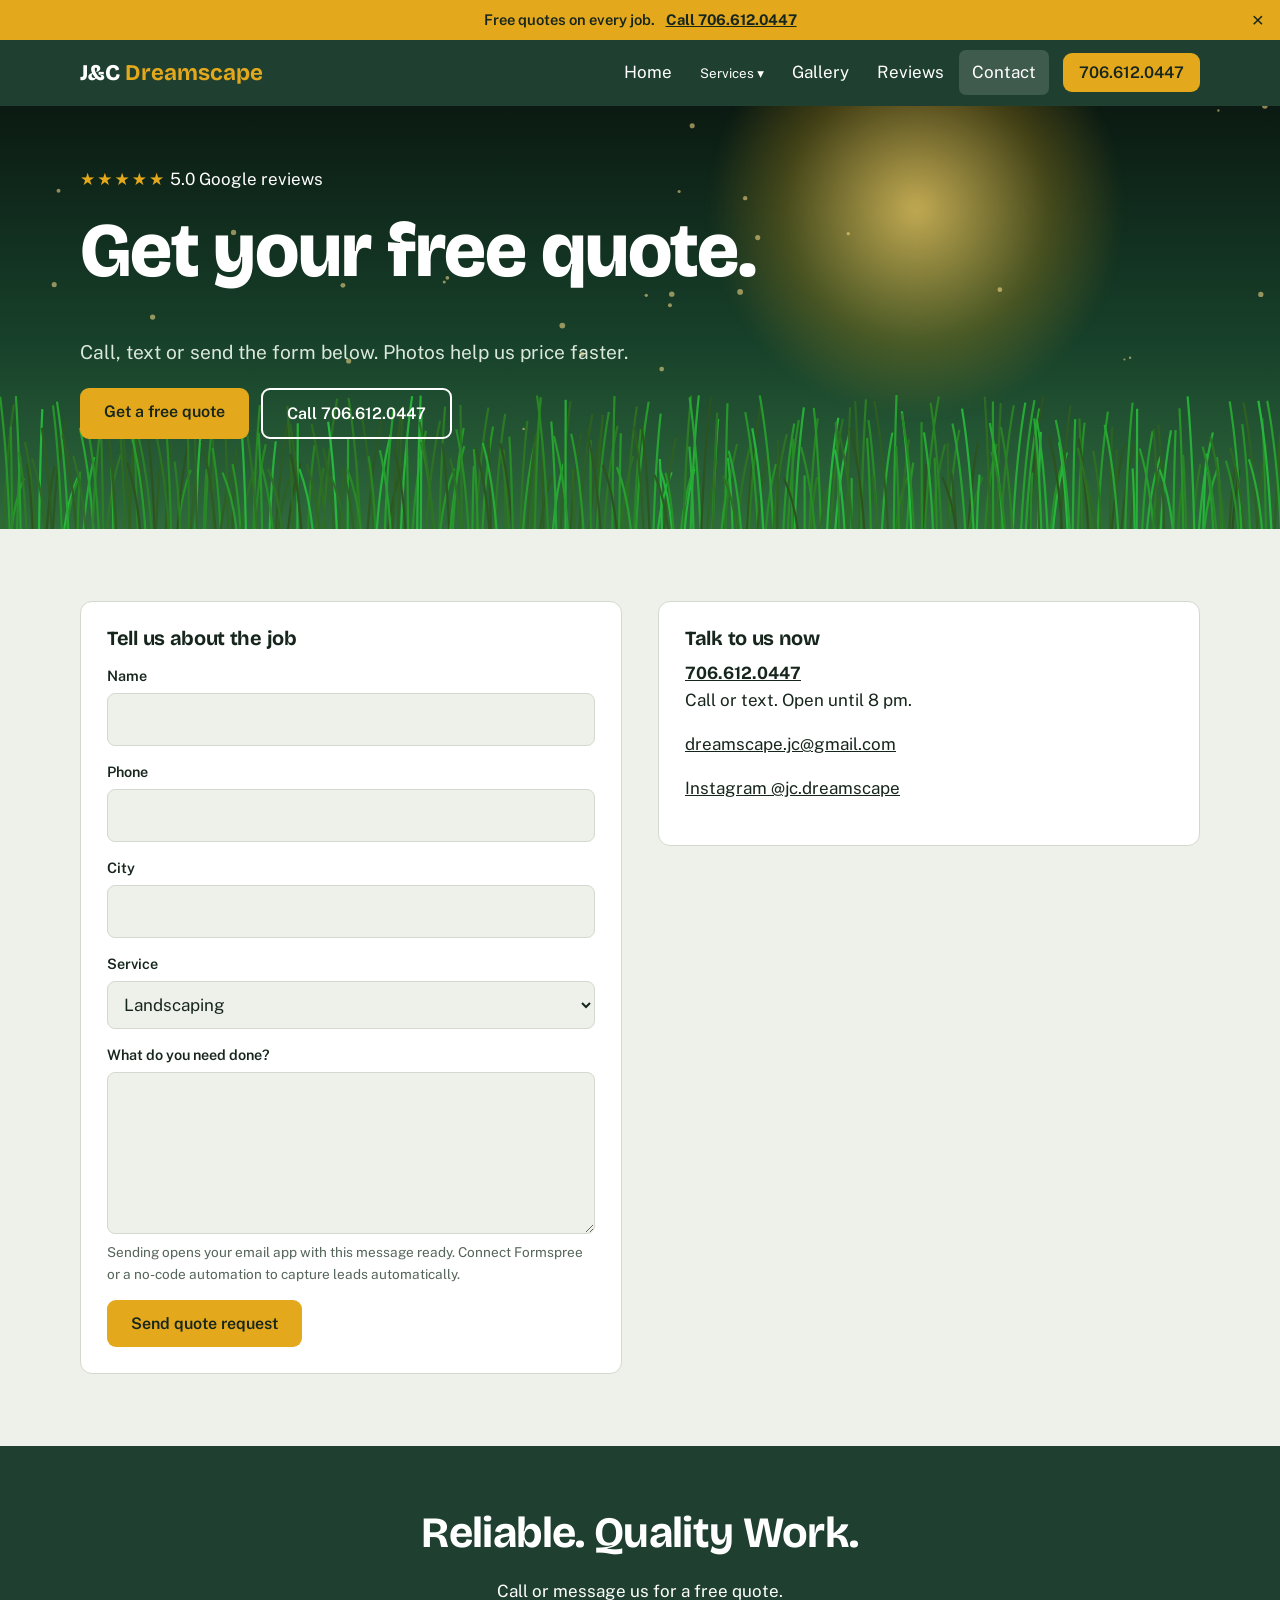
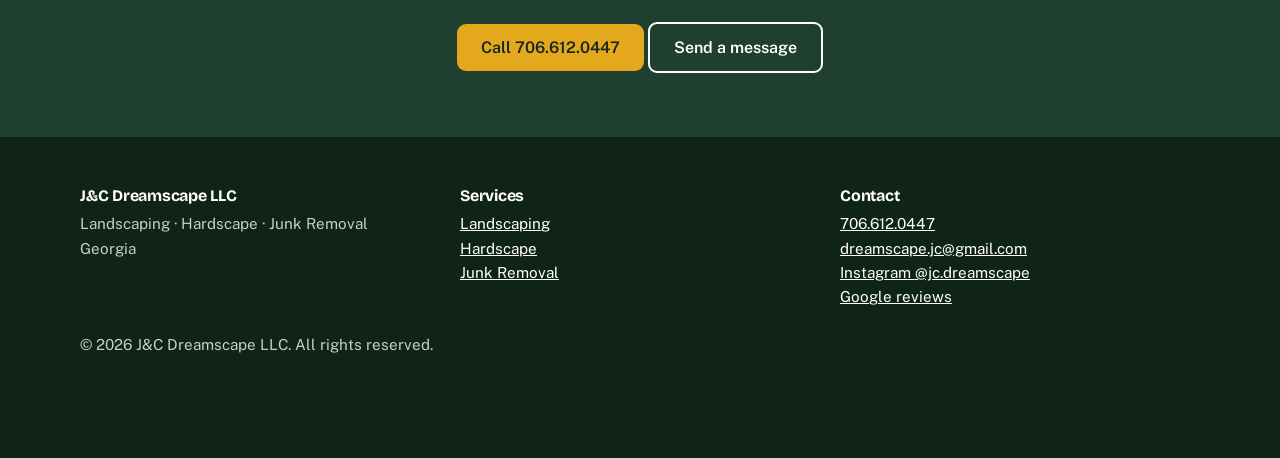
==== contact.html @ 65efc514 "Initial commit" ====
<!DOCTYPE html>
<html lang="en"><head><meta charset="utf-8"><meta name="viewport" content="width=device-width, initial-scale=1, viewport-fit=cover">
<title>Contact & Free Quote | J&C Dreamscape</title><meta name="description" content="Call or message J&C Dreamscape for a free quote."><meta name="theme-color" content="#1f4030">
<link rel="preconnect" href="https://fonts.googleapis.com"><link rel="preconnect" href="https://fonts.gstatic.com" crossorigin>
<link href="https://fonts.googleapis.com/css2?family=Bricolage+Grotesque:wght@500;700;800&family=Public+Sans:wght@400;500;600&display=swap" rel="stylesheet">
<link rel="stylesheet" href="css/style.css">
<script type="application/ld+json">{"@context":"https://schema.org","@type":"LandscapingBusiness","name":"J&C Dreamscape LLC","telephone":"+1-706-612-0447","email":"dreamscape.jc@gmail.com","areaServed":"Georgia","aggregateRating":{"@type":"AggregateRating","ratingValue":"5.0","reviewCount":"19"}}</script>
</head><body data-svc="lawn">
<a class="skip" href="#main">Skip to content</a>
<div class="promo">Free quotes on every job. <a href="tel:+17066120447"><b>Call 706.612.0447</b></a><button aria-label="Close banner">×</button></div>
<header class="top"><div class="wrap"><a class="logo" href="index.html">J&amp;C <b>Dreamscape</b></a>
<button class="burger" aria-label="Menu" aria-expanded="false">Menu</button>
<nav id="nav" aria-label="Main">



<a href="index.html">Home</a>
<div class="dd"><button aria-expanded="false">Services ▾</button><div class="menu">
<a href="landscaping.html">Landscaping<small>Sod, lawn care, beds</small></a>
<a href="hardscape.html">Hardscape<small>Patios, pavers, walls</small></a>
<a href="junk-removal.html">Junk Removal<small>Haul-away and clean-outs</small></a></div></div>
<a href="gallery.html">Gallery</a><a href="reviews.html">Reviews</a><a href="contact.html" class=on>Contact</a></nav><a class="btn sm call" href="tel:+17066120447">706.612.0447</a></div></header><main id="main"><section class="hero short"><div class="sun"></div><canvas id="grass" aria-hidden="true"></canvas><div class="wrap"><div>
<p class="in" style="--d:.1s"><span class="stars">★★★★★</span> 5.0 Google reviews</p>
<h1 data-split>Get your free quote.</h1><p class="in lead" style="--d:1s;color:#dbe8dc;font-size:1.2rem">Call, text or send the form below. Photos help us price faster.</p>
<div class="in" style="--d:1.2s;display:flex;gap:12px;flex-wrap:wrap;margin-top:20px"><a class="btn" href="contact.html#form">Get a free quote</a><a class="btn ghost" href="tel:+17066120447">Call 706.612.0447</a></div></div></div></section><section class="sec"><div class="wrap two" style="align-items:start"><form class="card" id="form"><h3>Tell us about the job</h3>
<label for="f-n">Name</label><input id="f-n" required autocomplete="name"><label for="f-p">Phone</label><input id="f-p" type="tel" required autocomplete="tel">
<label for="f-c">City</label><input id="f-c" autocomplete="address-level2"><label for="f-s">Service</label><select id="f-s"><option>Landscaping</option><option>Hardscape</option><option>Junk Removal</option><option>Not sure yet</option></select>
<label for="f-m">What do you need done?</label><textarea id="f-m" rows="5" required></textarea><p class="note">Sending opens your email app with this message ready. Connect Formspree or a no-code automation to capture leads automatically.</p><button class="btn" type="submit">Send quote request</button></form>
<div class="card"><h3>Talk to us now</h3><p><a href="tel:+17066120447"><b>706.612.0447</b></a><br>Call or text. Open until 8 pm.</p><p><a href="mailto:dreamscape.jc@gmail.com">dreamscape.jc@gmail.com</a></p><p><a href="https://www.instagram.com/jc.dreamscape" rel="noopener">Instagram @jc.dreamscape</a></p></div></div></section></main>
<section class="band"><div class="wrap"><h2>Reliable. Quality Work.</h2><p>Call or message us for a free quote.</p><a class="btn" href="tel:+17066120447">Call 706.612.0447</a> <a class="btn ghost" href="contact.html#form">Send a message</a></div></section>
<footer><div class="wrap grid"><div><h3>J&amp;C Dreamscape LLC</h3><p>Landscaping · Hardscape · Junk Removal<br>Georgia</p></div>
<div><h3>Services</h3><a href="landscaping.html">Landscaping</a><br><a href="hardscape.html">Hardscape</a><br><a href="junk-removal.html">Junk Removal</a></div>
<div><h3>Contact</h3><a href="tel:+17066120447">706.612.0447</a><br><a href="mailto:dreamscape.jc@gmail.com">dreamscape.jc@gmail.com</a><br><a href="https://www.instagram.com/jc.dreamscape" rel="noopener">Instagram @jc.dreamscape</a><br><a href="https://www.google.com/maps/search/J%26C+Dreamscape+LLC" rel="noopener">Google reviews</a></div></div>
<div class="wrap" style="margin-top:24px">© <span data-year></span> J&amp;C Dreamscape LLC. All rights reserved.</div></footer>
<div class="sticky"><a class="btn" href="tel:+17066120447">Call now</a><a class="btn ghost" style="color:#fff" href="contact.html#form">Free quote</a></div>
<div class="modal" id="pop" role="dialog" aria-modal="true" aria-label="Free quote"><div class="card"><button class="x" aria-label="Close">×</button><h3>Before you go: a free quote is a call away.</h3><p>Send a photo of your yard or the pile you want gone and we will price it, no pressure.</p><a class="btn" href="contact.html#form">Get my free quote</a> <button class="btn ghost sm" data-close>No thanks</button></div></div>
<script src="js/script.js"></script></body></html>
---- css/style.css ----
/* J&C Dreamscape — shared styles */
:root{--bg:#eef0ea;--surf:#fff;--ink:#17261d;--mut:#55655a;--moss:#1f4030;--deep:#0f2318;--turf:#3f7a45;--turf2:#4b8c51;--sun:#e3a81c;--line:#d3d9ce;--r:12px;color-scheme:light}
@media(prefers-color-scheme:dark){:root{--bg:#101a14;--surf:#17241c;--ink:#e8eee6;--mut:#a3b3a6;--moss:#0b130e;--turf:#5da064;--line:#2a3b2f;color-scheme:dark}}
*{box-sizing:border-box}html{scroll-behavior:smooth}
body{margin:0;background:var(--bg);color:var(--ink);font:400 17px/1.6 "Public Sans",system-ui,sans-serif;padding-bottom:env(safe-area-inset-bottom,0)}
h1,h2,h3{font-family:"Bricolage Grotesque","Arial Narrow",system-ui,sans-serif;line-height:1.08;margin:0 0 .5em;letter-spacing:-.015em}
h1{font-size:clamp(2.5rem,6.2vw,4.8rem);font-weight:800}
h2{font-size:clamp(1.8rem,3.6vw,2.7rem);font-weight:700}
h3{font-size:1.25rem;font-weight:700}
p{margin:0 0 1em;max-width:62ch}a{color:inherit}img,canvas{max-width:100%}
.wrap{max-width:1160px;margin:0 auto;padding:0 20px}
.sec{padding:72px 0}.sec.alt{background:var(--surf)}.lead{font-size:1.15rem;color:var(--mut)}
.skip{position:absolute;left:-999px}.skip:focus{left:10px;top:10px;background:#fff;color:#000;padding:8px;z-index:99}
:focus-visible{outline:3px solid var(--sun);outline-offset:2px}

/* announcement + header */
.promo{background:var(--sun);
    color:#17261d;font-size:.92rem;
    font-weight:600;text-align:center;
    padding:8px 40px;position:relative}

.promo a{margin-left:8px}.promo button{position:absolute;
    right:10px;top:50%;transform:translateY(-50%);
    background:none;border:0;font-size:1.3rem;cursor:pointer;color:inherit}
    
header.top{position:sticky;top:0;z-index:40;background:var(--moss);color:#fff;transition:box-shadow .3s}
header.top.scrolled{box-shadow:0 6px 24px rgba(0,0,0,.3)}
header .wrap{display:flex;align-items:center;gap:14px;height:66px}
.logo{font:800 1.4rem "Bricolage Grotesque",sans-serif;text-decoration:none;margin-right:auto}.logo b{color:var(--sun)}
nav{display:flex;
    gap:2px;
    align-items:center}

nav>a,
.dd>button{color:#fff;
    text-decoration:none;
    padding:9px 13px;border-radius:7px;
    font:500 .95rem inherit;
    font-family:inherit;background:none;border:0;
    cursor:pointer}
    
nav>a:hover,nav>a.on,.dd>button:hover{background:rgba(255,255,255,.14)}

.dd{position:relative}.dd 
.menu{display:none;
    position:absolute;top:100%;left:0;
    min-width:240px;background:var(--surf);
    color:var(--ink);
    border:1px solid var(--line);
    border-radius:var(--r);
    padding:8px;box-shadow:0 18px 40px rgba(0,0,0,.25)}

.dd.open .menu,.dd:hover .menu{display:block}

.menu a{display:block;
    text-decoration:none;
    padding:10px 12px;border-radius:8px}
    .menu a:hover{background:var(--bg)}
    .menu small{display:block;color:var(--mut)}
.burger{display:none;
    background:none;
    border:2px solid #fff;
    color:#fff;
    border-radius:7px;
    padding:6px 11px;
    font:inherit}
@media(max-width:900px){.burger{display:block}nav{display:none;
    position:absolute;top:100%;left:0;right:0;background:var(--moss);
    flex-direction:column;align-items:stretch;
    padding:10px 20px 20px}nav.open{display:flex}.dd 

    .menu{display:block;position:static;background:transparent;
        color:#fff;border:0;box-shadow:none;padding:0 0 0 12px}
        .menu a:hover{background:rgba(255,255,255,.12)}
        .menu small{display:none}.dd>button{text-align:left;
            width:100%}header .btn.call{display:none}}

/* buttons */
.btn{display:inline-block;background:var(--sun);color:#17261d;font:600 1rem "Public Sans",sans-serif;padding:14px 24px;border-radius:9px;text-decoration:none;border:0;cursor:pointer;transition:transform .15s ease,box-shadow .2s;will-change:transform}
.btn:hover{box-shadow:0 10px 24px rgba(227,168,28,.4)}.btn.ghost{background:transparent;color:inherit;border:2px solid currentColor}.btn.sm{padding:10px 16px}

/* hero */
.hero{position:relative;overflow:hidden;color:#fff;min-height:min(92vh,820px);display:flex;align-items:center;background:linear-gradient(180deg,#0b1a12 0%,#17402a 55%,#2f6a3c 100%);isolation:isolate}
.hero.short{min-height:420px}
.hero canvas{position:absolute;inset:0;width:100%;height:100%;z-index:-1}
.sun{position:absolute;right:12%;bottom:26%;width:420px;height:420px;border-radius:50%;background:radial-gradient(circle,rgba(255,214,102,.75),rgba(227,168,28,.25) 45%,transparent 70%);z-index:-2;filter:blur(6px);animation:pulse 7s ease-in-out infinite;will-change:transform}
@keyframes pulse{50%{opacity:.75;scale:1.08}}
.hero .wrap{display:grid;grid-template-columns:1.1fr .9fr;gap:44px;align-items:center;padding-top:60px;padding-bottom:140px;width:100%}
.hero.short .wrap{grid-template-columns:1fr;padding-bottom:90px}
@media(max-width:900px){.hero .wrap{grid-template-columns:1fr;padding-bottom:110px}}
.w{display:inline-block;overflow:hidden;vertical-align:bottom;padding-bottom:.08em}.w>span{display:inline-block;transform:translateY(110%);animation:rise .9s cubic-bezier(.2,.8,.2,1) forwards;animation-delay:calc(var(--i)*70ms + 250ms)}
@keyframes rise{to{transform:none}}
.in{opacity:0;animation:fade .8s ease forwards;animation-delay:var(--d,1s)}@keyframes fade{to{opacity:1}}
.chips{display:flex;gap:10px;flex-wrap:wrap;margin:22px 0 0;padding:0;list-style:none}
.chips li{background:rgba(255,255,255,.12);backdrop-filter:blur(6px);border:1px solid rgba(255,255,255,.2);padding:7px 14px;border-radius:99px;font-size:.9rem}
.stars{color:var(--sun);letter-spacing:2px}
.stats{display:flex;gap:34px;margin-top:30px}.stats b{display:block;font:800 2.1rem "Bricolage Grotesque",sans-serif}.stats span{font-size:.88rem;opacity:.85}

/* cards + grids */
.card{background:var(--surf);color:var(--ink);border:1px solid var(--line);border-radius:var(--r);padding:26px}
.grid{display:grid;gap:20px;grid-template-columns:repeat(auto-fit,minmax(260px,1fr))}
.svc{border-top:6px solid var(--turf);transition:transform .25s}.svc:hover{transform:translateY(-6px)}.svc:nth-child(2){border-color:#8a8f87}.svc:nth-child(3){border-color:var(--sun)}
.svc .more{font-weight:600;color:var(--turf);text-decoration:none}
ul.tick{list-style:none;padding:0;margin:0 0 1em}ul.tick li{padding-left:28px;position:relative;margin:9px 0}ul.tick li:before{content:"✓";position:absolute;left:0;color:var(--turf);font-weight:800}
.steps{display:grid;gap:22px;grid-template-columns:repeat(auto-fit,minmax(230px,1fr));counter-reset:s}
.steps>div{counter-increment:s;position:relative;padding-left:56px}.steps>div:before{content:counter(s);position:absolute;left:0;top:0;width:42px;height:42px;border-radius:50%;background:var(--moss);color:#fff;display:grid;place-items:center;font-weight:700}
.rv{opacity:0;transform:translateY(24px);transition:opacity .7s,transform .7s}.rv.show{opacity:1;transform:none}
.quote{border-left:5px solid var(--sun)}.quote p{max-width:none}

/* quote calculator */
.calc{color:var(--ink);box-shadow:0 30px 70px rgba(0,0,0,.35)}
label{display:block;font-weight:600;font-size:.9rem;margin:14px 0 6px}
input,select,textarea{width:100%;padding:12px;border:1px solid var(--line);border-radius:8px;background:var(--bg);color:var(--ink);font:inherit}
input[type=range]{padding:0;accent-color:var(--turf)}
.seg{display:flex;gap:6px;flex-wrap:wrap}.seg button{flex:1;padding:9px 6px;border:1px solid var(--line);background:var(--bg);color:var(--ink);border-radius:8px;cursor:pointer;font:inherit;font-size:.88rem}.seg button.on{background:var(--moss);color:#fff;border-color:var(--moss)}
.price{font:800 2.7rem "Bricolage Grotesque",sans-serif;color:var(--turf);margin:12px 0 2px;transition:opacity .2s}
.note{font-size:.85rem;color:var(--mut)}

/* before/after */
.ba{position:relative;aspect-ratio:16/9;border-radius:var(--r);overflow:hidden;user-select:none;touch-action:pan-y}
.ba .a,.ba .b{position:absolute;inset:0;display:flex;align-items:flex-end;padding:18px;font-weight:700;color:#fff;text-shadow:0 2px 6px rgba(0,0,0,.6)}
.ba .b{background:radial-gradient(circle at 20% 30%,#7a5e2f 0 6%,transparent 7%),radial-gradient(circle at 70% 60%,#6b5128 0 8%,transparent 9%),repeating-linear-gradient(35deg,#8b7a45 0 14px,#76683a 14px 28px);}
.ba .a{background:repeating-linear-gradient(100deg,#3f7a45 0 60px,#4f9556 60px 120px);clip-path:inset(0 0 0 var(--p,50%))}
.ba .a{justify-content:flex-end}
.ba input{position:absolute;inset:0;opacity:0;cursor:ew-resize;height:100%}
.ba .bar{position:absolute;top:0;bottom:0;left:var(--p,50%);width:4px;background:#fff;box-shadow:0 0 12px rgba(0,0,0,.5);pointer-events:none}
.ba .bar:after{content:"↔";position:absolute;top:50%;left:50%;translate:-50% -50%;background:#fff;color:#17261d;width:42px;height:42px;border-radius:50%;display:grid;place-items:center;font-weight:800}

/* misc */
details{border-bottom:1px solid var(--line);padding:16px 0}summary{cursor:pointer;font-weight:600;font-size:1.05rem}details p{margin:10px 0 0}
.two{display:grid;gap:36px;grid-template-columns:1fr 1fr;align-items:center}@media(max-width:860px){.two{grid-template-columns:1fr}}
.gal{display:grid;gap:14px;grid-template-columns:repeat(auto-fill,minmax(260px,1fr))}.gal div{aspect-ratio:4/3;border-radius:var(--r);display:flex;align-items:flex-end;padding:14px;color:#fff;font-weight:600;text-shadow:0 2px 6px rgba(0,0,0,.6)}
.g1{background:repeating-linear-gradient(100deg,#3f7a45 0 40px,#4f9556 40px 80px)}.g2{background:repeating-linear-gradient(45deg,#8a8f87 0 26px,#a2a79f 26px 52px)}.g3{background:linear-gradient(135deg,#5b4a33,#8a7355)}.g4{background:linear-gradient(160deg,#2e5a3a,#6b9a55)}
.band{background:var(--moss);color:#fff;text-align:center;padding:64px 0}.band p{margin-inline:auto}
.cities{display:flex;flex-wrap:wrap;gap:10px;padding:0;list-style:none}.cities li{background:var(--surf);border:1px solid var(--line);padding:7px 14px;border-radius:99px}
footer{background:var(--deep);color:#c3d2c6;padding:50px 0 100px;font-size:.95rem}footer a{color:#fff}footer .grid{grid-template-columns:repeat(auto-fit,minmax(200px,1fr))}footer h3{color:#fff;font-size:1rem}
.sticky{position:fixed;left:0;right:0;bottom:0;z-index:45;display:none;gap:8px;padding:10px 14px calc(10px + env(safe-area-inset-bottom,0));background:var(--moss)}.sticky .btn{flex:1;text-align:center}@media(max-width:900px){.sticky{display:flex}}
.modal{position:fixed;inset:0;z-index:60;background:rgba(5,15,9,.7);display:none;place-items:center;padding:20px}.modal.open{display:grid}.modal .card{max-width:440px;position:relative;animation:pop .35s cubic-bezier(.2,.9,.3,1.3)}.modal .x{position:absolute;right:12px;top:8px;background:none;border:0;font-size:1.6rem;cursor:pointer;color:inherit}
@keyframes pop{from{transform:scale(.85);opacity:0}}
@media(prefers-reduced-motion:reduce){*{animation:none!important;transition:none!important}.w>span{transform:none}.in,.rv{opacity:1;transform:none}}
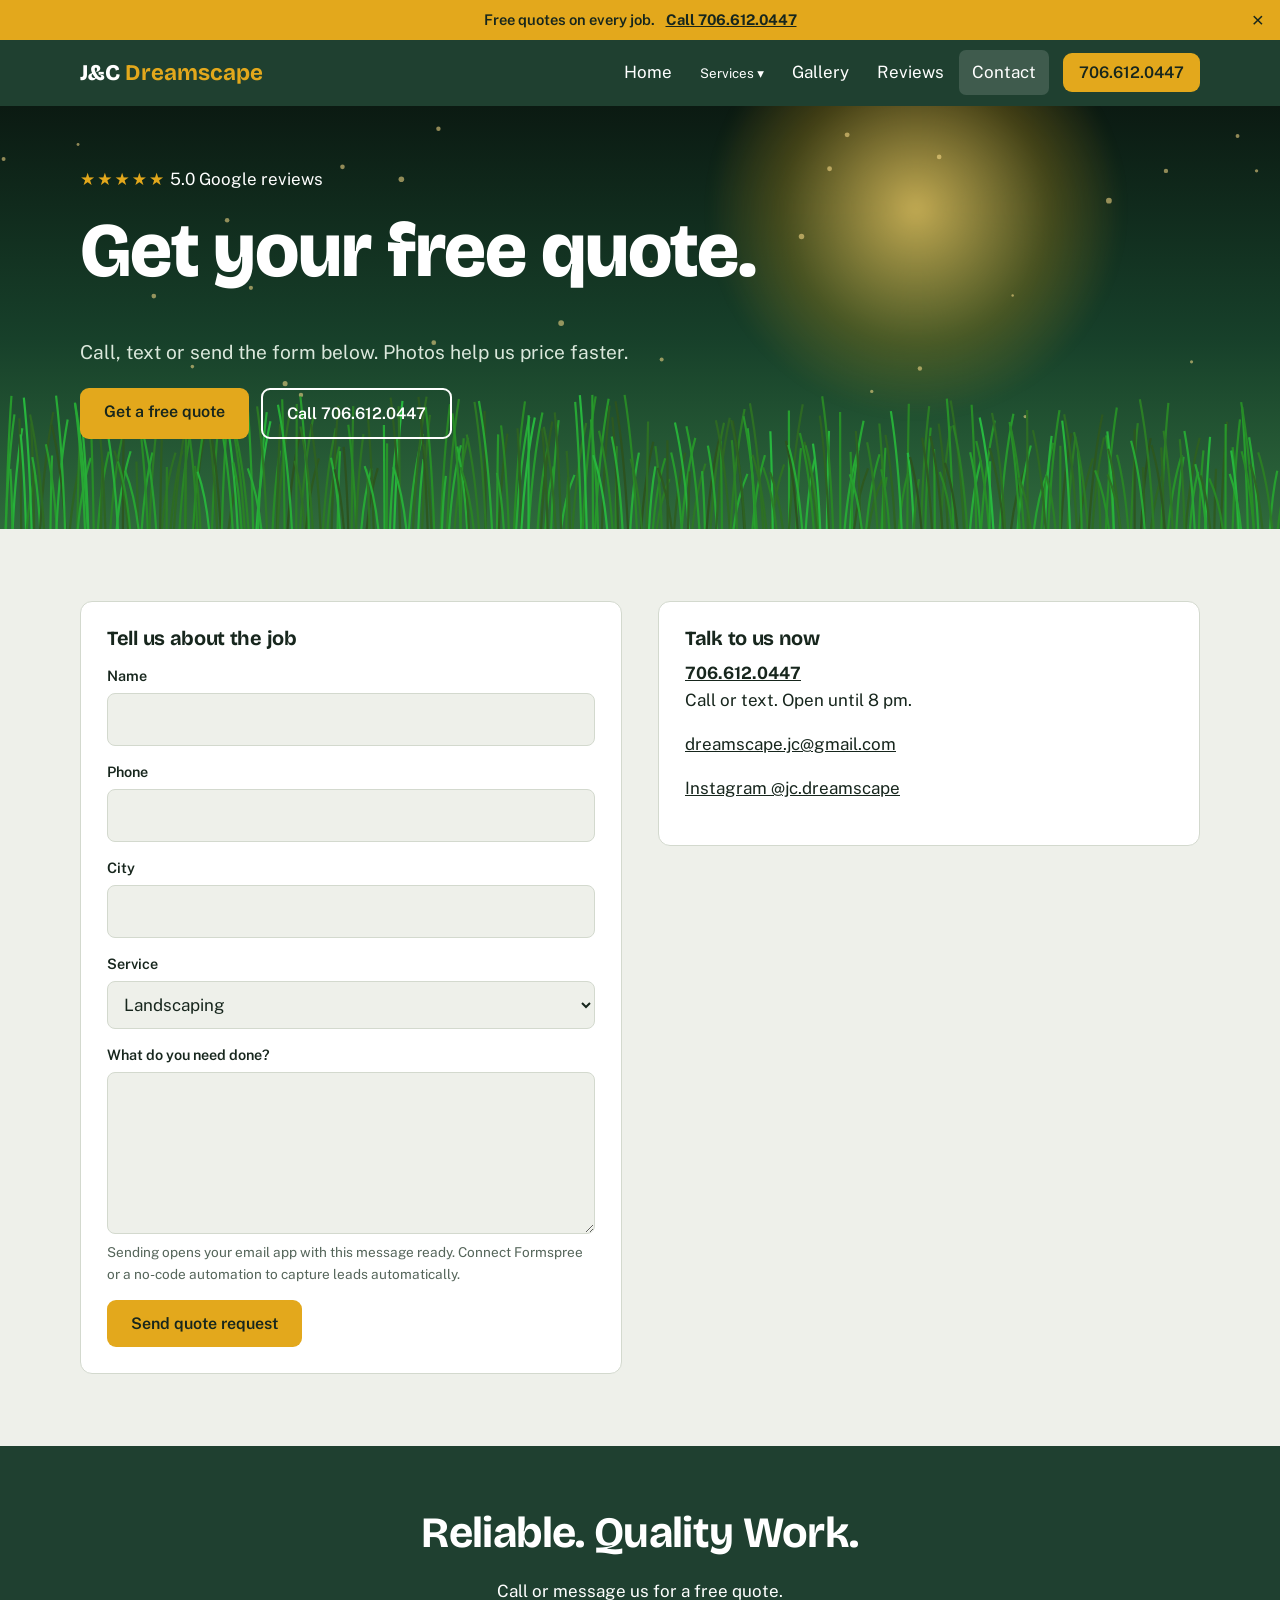
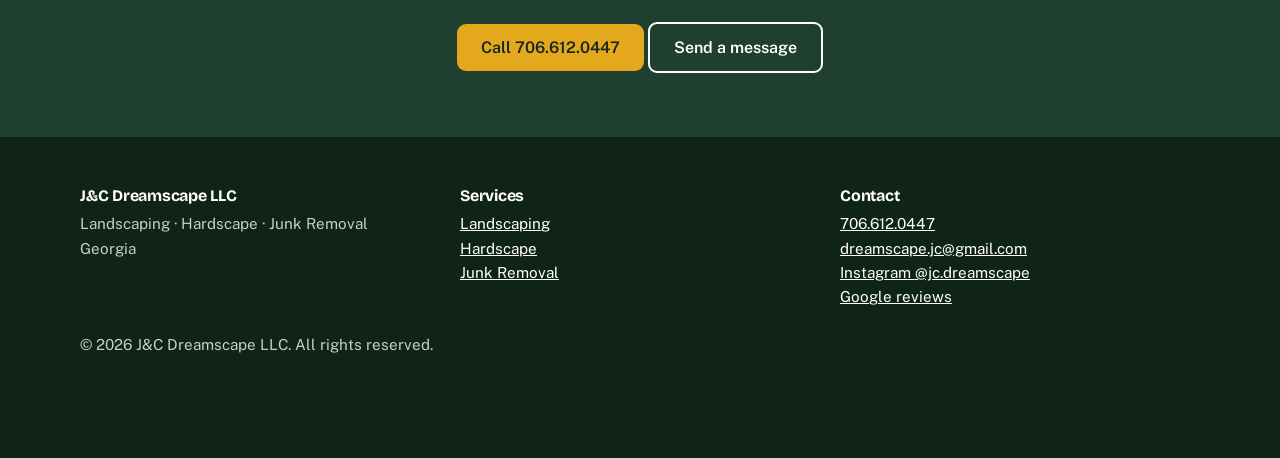
==== commit edfa18e3: "format codes" ====
--- a/contact.html
+++ b/contact.html
@@ -1,37 +1,346 @@
-<!DOCTYPE html>
-<html lang="en"><head><meta charset="utf-8"><meta name="viewport" content="width=device-width, initial-scale=1, viewport-fit=cover">
-<title>Contact & Free Quote | J&C Dreamscape</title><meta name="description" content="Call or message J&C Dreamscape for a free quote."><meta name="theme-color" content="#1f4030">
-<link rel="preconnect" href="https://fonts.googleapis.com"><link rel="preconnect" href="https://fonts.gstatic.com" crossorigin>
-<link href="https://fonts.googleapis.com/css2?family=Bricolage+Grotesque:wght@500;700;800&family=Public+Sans:wght@400;500;600&display=swap" rel="stylesheet">
-<link rel="stylesheet" href="css/style.css">
-<script type="application/ld+json">{"@context":"https://schema.org","@type":"LandscapingBusiness","name":"J&C Dreamscape LLC","telephone":"+1-706-612-0447","email":"dreamscape.jc@gmail.com","areaServed":"Georgia","aggregateRating":{"@type":"AggregateRating","ratingValue":"5.0","reviewCount":"19"}}</script>
-</head><body data-svc="lawn">
-<a class="skip" href="#main">Skip to content</a>
-<div class="promo">Free quotes on every job. <a href="tel:+17066120447"><b>Call 706.612.0447</b></a><button aria-label="Close banner">×</button></div>
-<header class="top"><div class="wrap"><a class="logo" href="index.html">J&amp;C <b>Dreamscape</b></a>
-<button class="burger" aria-label="Menu" aria-expanded="false">Menu</button>
-<nav id="nav" aria-label="Main">
-
-
-
-<a href="index.html">Home</a>
-<div class="dd"><button aria-expanded="false">Services ▾</button><div class="menu">
-<a href="landscaping.html">Landscaping<small>Sod, lawn care, beds</small></a>
-<a href="hardscape.html">Hardscape<small>Patios, pavers, walls</small></a>
-<a href="junk-removal.html">Junk Removal<small>Haul-away and clean-outs</small></a></div></div>
-<a href="gallery.html">Gallery</a><a href="reviews.html">Reviews</a><a href="contact.html" class=on>Contact</a></nav><a class="btn sm call" href="tel:+17066120447">706.612.0447</a></div></header><main id="main"><section class="hero short"><div class="sun"></div><canvas id="grass" aria-hidden="true"></canvas><div class="wrap"><div>
-<p class="in" style="--d:.1s"><span class="stars">★★★★★</span> 5.0 Google reviews</p>
-<h1 data-split>Get your free quote.</h1><p class="in lead" style="--d:1s;color:#dbe8dc;font-size:1.2rem">Call, text or send the form below. Photos help us price faster.</p>
-<div class="in" style="--d:1.2s;display:flex;gap:12px;flex-wrap:wrap;margin-top:20px"><a class="btn" href="contact.html#form">Get a free quote</a><a class="btn ghost" href="tel:+17066120447">Call 706.612.0447</a></div></div></div></section><section class="sec"><div class="wrap two" style="align-items:start"><form class="card" id="form"><h3>Tell us about the job</h3>
-<label for="f-n">Name</label><input id="f-n" required autocomplete="name"><label for="f-p">Phone</label><input id="f-p" type="tel" required autocomplete="tel">
-<label for="f-c">City</label><input id="f-c" autocomplete="address-level2"><label for="f-s">Service</label><select id="f-s"><option>Landscaping</option><option>Hardscape</option><option>Junk Removal</option><option>Not sure yet</option></select>
-<label for="f-m">What do you need done?</label><textarea id="f-m" rows="5" required></textarea><p class="note">Sending opens your email app with this message ready. Connect Formspree or a no-code automation to capture leads automatically.</p><button class="btn" type="submit">Send quote request</button></form>
-<div class="card"><h3>Talk to us now</h3><p><a href="tel:+17066120447"><b>706.612.0447</b></a><br>Call or text. Open until 8 pm.</p><p><a href="mailto:dreamscape.jc@gmail.com">dreamscape.jc@gmail.com</a></p><p><a href="https://www.instagram.com/jc.dreamscape" rel="noopener">Instagram @jc.dreamscape</a></p></div></div></section></main>
-<section class="band"><div class="wrap"><h2>Reliable. Quality Work.</h2><p>Call or message us for a free quote.</p><a class="btn" href="tel:+17066120447">Call 706.612.0447</a> <a class="btn ghost" href="contact.html#form">Send a message</a></div></section>
-<footer><div class="wrap grid"><div><h3>J&amp;C Dreamscape LLC</h3><p>Landscaping · Hardscape · Junk Removal<br>Georgia</p></div>
-<div><h3>Services</h3><a href="landscaping.html">Landscaping</a><br><a href="hardscape.html">Hardscape</a><br><a href="junk-removal.html">Junk Removal</a></div>
-<div><h3>Contact</h3><a href="tel:+17066120447">706.612.0447</a><br><a href="mailto:dreamscape.jc@gmail.com">dreamscape.jc@gmail.com</a><br><a href="https://www.instagram.com/jc.dreamscape" rel="noopener">Instagram @jc.dreamscape</a><br><a href="https://www.google.com/maps/search/J%26C+Dreamscape+LLC" rel="noopener">Google reviews</a></div></div>
-<div class="wrap" style="margin-top:24px">© <span data-year></span> J&amp;C Dreamscape LLC. All rights reserved.</div></footer>
-<div class="sticky"><a class="btn" href="tel:+17066120447">Call now</a><a class="btn ghost" style="color:#fff" href="contact.html#form">Free quote</a></div>
-<div class="modal" id="pop" role="dialog" aria-modal="true" aria-label="Free quote"><div class="card"><button class="x" aria-label="Close">×</button><h3>Before you go: a free quote is a call away.</h3><p>Send a photo of your yard or the pile you want gone and we will price it, no pressure.</p><a class="btn" href="contact.html#form">Get my free quote</a> <button class="btn ghost sm" data-close>No thanks</button></div></div>
-<script src="js/script.js"></script></body></html>+<!doctype html>
+<html lang="en">
+  <head>
+    <meta charset="utf-8" />
+    <meta
+      name="viewport"
+      content="width=device-width, initial-scale=1, viewport-fit=cover"
+    />
+    <title>Contact & Free Quote | J&C Dreamscape</title>
+    <meta
+      name="description"
+      content="Call or message J&C Dreamscape for a free quote."
+    />
+    <meta
+      name="theme-color"
+      content="#1f4030"
+    />
+    <link
+      rel="preconnect"
+      href="https://fonts.googleapis.com"
+    />
+    <link
+      rel="preconnect"
+      href="https://fonts.gstatic.com"
+      crossorigin
+    />
+    <link
+      href="https://fonts.googleapis.com/css2?family=Bricolage+Grotesque:wght@500;700;800&family=Public+Sans:wght@400;500;600&display=swap"
+      rel="stylesheet"
+    />
+    <link
+      rel="stylesheet"
+      href="css/style.css"
+    />
+    <script type="application/ld+json">
+      {
+        "@context": "https://schema.org",
+        "@type": "LandscapingBusiness",
+        "name": "J&C Dreamscape LLC",
+        "telephone": "+1-706-612-0447",
+        "email": "dreamscape.jc@gmail.com",
+        "areaServed": "Georgia",
+        "aggregateRating": {
+          "@type": "AggregateRating",
+          "ratingValue": "5.0",
+          "reviewCount": "19"
+        }
+      }
+    </script>
+  </head>
+  <body data-svc="lawn">
+    <a
+      class="skip"
+      href="#main"
+      >Skip to content</a
+    >
+    <div class="promo">
+      Free quotes on every job.
+      <a href="tel:+17066120447"><b>Call 706.612.0447</b></a
+      ><button aria-label="Close banner">×</button>
+    </div>
+    <header class="top">
+      <div class="wrap">
+        <a
+          class="logo"
+          href="index.html"
+          >J&amp;C <b>Dreamscape</b></a
+        >
+        <button
+          class="burger"
+          aria-label="Menu"
+          aria-expanded="false"
+        >
+          Menu
+        </button>
+        <nav
+          id="nav"
+          aria-label="Main"
+        >
+          <a href="index.html">Home</a>
+          <div class="dd">
+            <button aria-expanded="false">
+              Services ▾
+            </button>
+            <div class="menu">
+              <a href="landscaping.html"
+                >Landscaping<small
+                  >Sod, lawn care, beds</small
+                ></a
+              >
+              <a href="hardscape.html"
+                >Hardscape<small
+                  >Patios, pavers, walls</small
+                ></a
+              >
+              <a href="junk-removal.html"
+                >Junk Removal<small
+                  >Haul-away and clean-outs</small
+                ></a
+              >
+            </div>
+          </div>
+          <a href="gallery.html">Gallery</a
+          ><a href="reviews.html">Reviews</a
+          ><a
+            href="contact.html"
+            class="on"
+            >Contact</a
+          >
+        </nav>
+        <a
+          class="btn sm call"
+          href="tel:+17066120447"
+          >706.612.0447</a
+        >
+      </div>
+    </header>
+    <main id="main">
+      <section class="hero short">
+        <div class="sun"></div>
+        <canvas
+          id="grass"
+          aria-hidden="true"
+        ></canvas>
+        <div class="wrap">
+          <div>
+            <p
+              class="in"
+              style="--d: 0.1s"
+            >
+              <span class="stars">★★★★★</span> 5.0 Google
+              reviews
+            </p>
+            <h1 data-split>Get your free quote.</h1>
+            <p
+              class="in lead"
+              style="
+                --d: 1s;
+                color: #dbe8dc;
+                font-size: 1.2rem;
+              "
+            >
+              Call, text or send the form below. Photos help
+              us price faster.
+            </p>
+            <div
+              class="in"
+              style="
+                --d: 1.2s;
+                display: flex;
+                gap: 12px;
+                flex-wrap: wrap;
+                margin-top: 20px;
+              "
+            >
+              <a
+                class="btn"
+                href="contact.html#form"
+                >Get a free quote</a
+              ><a
+                class="btn ghost"
+                href="tel:+17066120447"
+                >Call 706.612.0447</a
+              >
+            </div>
+          </div>
+        </div>
+      </section>
+      <section class="sec">
+        <div
+          class="wrap two"
+          style="align-items: start"
+        >
+          <form
+            class="card"
+            id="form"
+          >
+            <h3>Tell us about the job</h3>
+            <label for="f-n">Name</label
+            ><input
+              id="f-n"
+              required
+              autocomplete="name"
+            /><label for="f-p">Phone</label
+            ><input
+              id="f-p"
+              type="tel"
+              required
+              autocomplete="tel"
+            />
+            <label for="f-c">City</label
+            ><input
+              id="f-c"
+              autocomplete="address-level2"
+            /><label for="f-s">Service</label
+            ><select id="f-s">
+              <option>Landscaping</option>
+              <option>Hardscape</option>
+              <option>Junk Removal</option>
+              <option>Not sure yet</option>
+            </select>
+            <label for="f-m">What do you need done?</label
+            ><textarea
+              id="f-m"
+              rows="5"
+              required
+            ></textarea>
+            <p class="note">
+              Sending opens your email app with this message
+              ready. Connect Formspree or a no-code
+              automation to capture leads automatically.
+            </p>
+            <button
+              class="btn"
+              type="submit"
+            >
+              Send quote request
+            </button>
+          </form>
+          <div class="card">
+            <h3>Talk to us now</h3>
+            <p>
+              <a href="tel:+17066120447"
+                ><b>706.612.0447</b></a
+              ><br />Call or text. Open until 8 pm.
+            </p>
+            <p>
+              <a href="mailto:dreamscape.jc@gmail.com"
+                >dreamscape.jc@gmail.com</a
+              >
+            </p>
+            <p>
+              <a
+                href="https://www.instagram.com/jc.dreamscape"
+                rel="noopener"
+                >Instagram @jc.dreamscape</a
+              >
+            </p>
+          </div>
+        </div>
+      </section>
+    </main>
+    <section class="band">
+      <div class="wrap">
+        <h2>Reliable. Quality Work.</h2>
+        <p>Call or message us for a free quote.</p>
+        <a
+          class="btn"
+          href="tel:+17066120447"
+          >Call 706.612.0447</a
+        >
+        <a
+          class="btn ghost"
+          href="contact.html#form"
+          >Send a message</a
+        >
+      </div>
+    </section>
+    <footer>
+      <div class="wrap grid">
+        <div>
+          <h3>J&amp;C Dreamscape LLC</h3>
+          <p>
+            Landscaping · Hardscape · Junk Removal<br />Georgia
+          </p>
+        </div>
+        <div>
+          <h3>Services</h3>
+          <a href="landscaping.html">Landscaping</a><br /><a
+            href="hardscape.html"
+            >Hardscape</a
+          ><br /><a href="junk-removal.html"
+            >Junk Removal</a
+          >
+        </div>
+        <div>
+          <h3>Contact</h3>
+          <a href="tel:+17066120447">706.612.0447</a
+          ><br /><a href="mailto:dreamscape.jc@gmail.com"
+            >dreamscape.jc@gmail.com</a
+          ><br /><a
+            href="https://www.instagram.com/jc.dreamscape"
+            rel="noopener"
+            >Instagram @jc.dreamscape</a
+          ><br /><a
+            href="https://www.google.com/maps/search/J%26C+Dreamscape+LLC"
+            rel="noopener"
+            >Google reviews</a
+          >
+        </div>
+      </div>
+      <div
+        class="wrap"
+        style="margin-top: 24px"
+      >
+        © <span data-year></span> J&amp;C Dreamscape LLC.
+        All rights reserved.
+      </div>
+    </footer>
+    <div class="sticky">
+      <a
+        class="btn"
+        href="tel:+17066120447"
+        >Call now</a
+      ><a
+        class="btn ghost"
+        style="color: #fff"
+        href="contact.html#form"
+        >Free quote</a
+      >
+    </div>
+    <div
+      class="modal"
+      id="pop"
+      role="dialog"
+      aria-modal="true"
+      aria-label="Free quote"
+    >
+      <div class="card">
+        <button
+          class="x"
+          aria-label="Close"
+        >
+          ×
+        </button>
+        <h3>Before you go: a free quote is a call away.</h3>
+        <p>
+          Send a photo of your yard or the pile you want
+          gone and we will price it, no pressure.
+        </p>
+        <a
+          class="btn"
+          href="contact.html#form"
+          >Get my free quote</a
+        >
+        <button
+          class="btn ghost sm"
+          data-close
+        >
+          No thanks
+        </button>
+      </div>
+    </div>
+    <script src="js/script.js"></script>
+  </body>
+</html>
--- a/css/style.css
+++ b/css/style.css
@@ -1,140 +1,845 @@
 /* J&C Dreamscape — shared styles */
-:root{--bg:#eef0ea;--surf:#fff;--ink:#17261d;--mut:#55655a;--moss:#1f4030;--deep:#0f2318;--turf:#3f7a45;--turf2:#4b8c51;--sun:#e3a81c;--line:#d3d9ce;--r:12px;color-scheme:light}
-@media(prefers-color-scheme:dark){:root{--bg:#101a14;--surf:#17241c;--ink:#e8eee6;--mut:#a3b3a6;--moss:#0b130e;--turf:#5da064;--line:#2a3b2f;color-scheme:dark}}
-*{box-sizing:border-box}html{scroll-behavior:smooth}
-body{margin:0;background:var(--bg);color:var(--ink);font:400 17px/1.6 "Public Sans",system-ui,sans-serif;padding-bottom:env(safe-area-inset-bottom,0)}
-h1,h2,h3{font-family:"Bricolage Grotesque","Arial Narrow",system-ui,sans-serif;line-height:1.08;margin:0 0 .5em;letter-spacing:-.015em}
-h1{font-size:clamp(2.5rem,6.2vw,4.8rem);font-weight:800}
-h2{font-size:clamp(1.8rem,3.6vw,2.7rem);font-weight:700}
-h3{font-size:1.25rem;font-weight:700}
-p{margin:0 0 1em;max-width:62ch}a{color:inherit}img,canvas{max-width:100%}
-.wrap{max-width:1160px;margin:0 auto;padding:0 20px}
-.sec{padding:72px 0}.sec.alt{background:var(--surf)}.lead{font-size:1.15rem;color:var(--mut)}
-.skip{position:absolute;left:-999px}.skip:focus{left:10px;top:10px;background:#fff;color:#000;padding:8px;z-index:99}
-:focus-visible{outline:3px solid var(--sun);outline-offset:2px}
+:root {
+  --bg: #eef0ea;
+  --surf: #fff;
+  --ink: #17261d;
+  --mut: #55655a;
+  --moss: #1f4030;
+  --deep: #0f2318;
+  --turf: #3f7a45;
+  --turf2: #4b8c51;
+  --sun: #e3a81c;
+  --line: #d3d9ce;
+  --r: 12px;
+  color-scheme: light;
+}
+@media (prefers-color-scheme: dark) {
+  :root {
+    --bg: #101a14;
+    --surf: #17241c;
+    --ink: #e8eee6;
+    --mut: #a3b3a6;
+    --moss: #0b130e;
+    --turf: #5da064;
+    --line: #2a3b2f;
+    color-scheme: dark;
+  }
+}
+* {
+  box-sizing: border-box;
+}
+html {
+  scroll-behavior: smooth;
+}
+body {
+  margin: 0;
+  background: var(--bg);
+  color: var(--ink);
+  font:
+    400 17px/1.6 "Public Sans",
+    system-ui,
+    sans-serif;
+  padding-bottom: env(safe-area-inset-bottom, 0);
+}
+h1,
+h2,
+h3 {
+  font-family:
+    "Bricolage Grotesque", "Arial Narrow", system-ui,
+    sans-serif;
+  line-height: 1.08;
+  margin: 0 0 0.5em;
+  letter-spacing: -0.015em;
+}
+h1 {
+  font-size: clamp(2.5rem, 6.2vw, 4.8rem);
+  font-weight: 800;
+}
+h2 {
+  font-size: clamp(1.8rem, 3.6vw, 2.7rem);
+  font-weight: 700;
+}
+h3 {
+  font-size: 1.25rem;
+  font-weight: 700;
+}
+p {
+  margin: 0 0 1em;
+  max-width: 62ch;
+}
+a {
+  color: inherit;
+}
+img,
+canvas {
+  max-width: 100%;
+}
+.wrap {
+  max-width: 1160px;
+  margin: 0 auto;
+  padding: 0 20px;
+}
+.sec {
+  padding: 72px 0;
+}
+.sec.alt {
+  background: var(--surf);
+}
+.lead {
+  font-size: 1.15rem;
+  color: var(--mut);
+}
+.skip {
+  position: absolute;
+  left: -999px;
+}
+.skip:focus {
+  left: 10px;
+  top: 10px;
+  background: #fff;
+  color: #000;
+  padding: 8px;
+  z-index: 99;
+}
+:focus-visible {
+  outline: 3px solid var(--sun);
+  outline-offset: 2px;
+}
 
 /* announcement + header */
-.promo{background:var(--sun);
-    color:#17261d;font-size:.92rem;
-    font-weight:600;text-align:center;
-    padding:8px 40px;position:relative}
-
-.promo a{margin-left:8px}.promo button{position:absolute;
-    right:10px;top:50%;transform:translateY(-50%);
-    background:none;border:0;font-size:1.3rem;cursor:pointer;color:inherit}
-    
-header.top{position:sticky;top:0;z-index:40;background:var(--moss);color:#fff;transition:box-shadow .3s}
-header.top.scrolled{box-shadow:0 6px 24px rgba(0,0,0,.3)}
-header .wrap{display:flex;align-items:center;gap:14px;height:66px}
-.logo{font:800 1.4rem "Bricolage Grotesque",sans-serif;text-decoration:none;margin-right:auto}.logo b{color:var(--sun)}
-nav{display:flex;
-    gap:2px;
-    align-items:center}
-
-nav>a,
-.dd>button{color:#fff;
-    text-decoration:none;
-    padding:9px 13px;border-radius:7px;
-    font:500 .95rem inherit;
-    font-family:inherit;background:none;border:0;
-    cursor:pointer}
-    
-nav>a:hover,nav>a.on,.dd>button:hover{background:rgba(255,255,255,.14)}
-
-.dd{position:relative}.dd 
-.menu{display:none;
-    position:absolute;top:100%;left:0;
-    min-width:240px;background:var(--surf);
-    color:var(--ink);
-    border:1px solid var(--line);
-    border-radius:var(--r);
-    padding:8px;box-shadow:0 18px 40px rgba(0,0,0,.25)}
-
-.dd.open .menu,.dd:hover .menu{display:block}
-
-.menu a{display:block;
-    text-decoration:none;
-    padding:10px 12px;border-radius:8px}
-    .menu a:hover{background:var(--bg)}
-    .menu small{display:block;color:var(--mut)}
-.burger{display:none;
-    background:none;
-    border:2px solid #fff;
-    color:#fff;
-    border-radius:7px;
-    padding:6px 11px;
-    font:inherit}
-@media(max-width:900px){.burger{display:block}nav{display:none;
-    position:absolute;top:100%;left:0;right:0;background:var(--moss);
-    flex-direction:column;align-items:stretch;
-    padding:10px 20px 20px}nav.open{display:flex}.dd 
-
-    .menu{display:block;position:static;background:transparent;
-        color:#fff;border:0;box-shadow:none;padding:0 0 0 12px}
-        .menu a:hover{background:rgba(255,255,255,.12)}
-        .menu small{display:none}.dd>button{text-align:left;
-            width:100%}header .btn.call{display:none}}
+.promo {
+  background: var(--sun);
+  color: #17261d;
+  font-size: 0.92rem;
+  font-weight: 600;
+  text-align: center;
+  padding: 8px 40px;
+  position: relative;
+}
+
+.promo a {
+  margin-left: 8px;
+}
+.promo button {
+  position: absolute;
+  right: 10px;
+  top: 50%;
+  transform: translateY(-50%);
+  background: none;
+  border: 0;
+  font-size: 1.3rem;
+  cursor: pointer;
+  color: inherit;
+}
+
+header.top {
+  position: sticky;
+  top: 0;
+  z-index: 40;
+  background: var(--moss);
+  color: #fff;
+  transition: box-shadow 0.3s;
+}
+header.top.scrolled {
+  box-shadow: 0 6px 24px rgba(0, 0, 0, 0.3);
+}
+header .wrap {
+  display: flex;
+  align-items: center;
+  gap: 14px;
+  height: 66px;
+}
+.logo {
+  font:
+    800 1.4rem "Bricolage Grotesque",
+    sans-serif;
+  text-decoration: none;
+  margin-right: auto;
+}
+.logo b {
+  color: var(--sun);
+}
+nav {
+  display: flex;
+  gap: 2px;
+  align-items: center;
+}
+
+nav > a,
+.dd > button {
+  color: #fff;
+  text-decoration: none;
+  padding: 9px 13px;
+  border-radius: 7px;
+  font: 500 0.95rem inherit;
+  font-family: inherit;
+  background: none;
+  border: 0;
+  cursor: pointer;
+}
+
+nav > a:hover,
+nav > a.on,
+.dd > button:hover {
+  background: rgba(255, 255, 255, 0.14);
+}
+
+.dd {
+  position: relative;
+}
+.dd .menu {
+  display: none;
+  position: absolute;
+  top: 100%;
+  left: 0;
+  min-width: 240px;
+  background: var(--surf);
+  color: var(--ink);
+  border: 1px solid var(--line);
+  border-radius: var(--r);
+  padding: 8px;
+  box-shadow: 0 18px 40px rgba(0, 0, 0, 0.25);
+}
+
+.dd.open .menu,
+.dd:hover .menu {
+  display: block;
+}
+
+.menu a {
+  display: block;
+  text-decoration: none;
+  padding: 10px 12px;
+  border-radius: 8px;
+}
+.menu a:hover {
+  background: var(--bg);
+}
+.menu small {
+  display: block;
+  color: var(--mut);
+}
+.burger {
+  display: none;
+  background: none;
+  border: 2px solid #fff;
+  color: #fff;
+  border-radius: 7px;
+  padding: 6px 11px;
+  font: inherit;
+}
+@media (max-width: 900px) {
+  .burger {
+    display: block;
+  }
+  nav {
+    display: none;
+    position: absolute;
+    top: 100%;
+    left: 0;
+    right: 0;
+    background: var(--moss);
+    flex-direction: column;
+    align-items: stretch;
+    padding: 10px 20px 20px;
+  }
+  nav.open {
+    display: flex;
+  }
+  .dd .menu {
+    display: block;
+    position: static;
+    background: transparent;
+    color: #fff;
+    border: 0;
+    box-shadow: none;
+    padding: 0 0 0 12px;
+  }
+  .menu a:hover {
+    background: rgba(255, 255, 255, 0.12);
+  }
+  .menu small {
+    display: none;
+  }
+  .dd > button {
+    text-align: left;
+    width: 100%;
+  }
+  header .btn.call {
+    display: none;
+  }
+}
 
 /* buttons */
-.btn{display:inline-block;background:var(--sun);color:#17261d;font:600 1rem "Public Sans",sans-serif;padding:14px 24px;border-radius:9px;text-decoration:none;border:0;cursor:pointer;transition:transform .15s ease,box-shadow .2s;will-change:transform}
-.btn:hover{box-shadow:0 10px 24px rgba(227,168,28,.4)}.btn.ghost{background:transparent;color:inherit;border:2px solid currentColor}.btn.sm{padding:10px 16px}
+.btn {
+  display: inline-block;
+  background: var(--sun);
+  color: #17261d;
+  font:
+    600 1rem "Public Sans",
+    sans-serif;
+  padding: 14px 24px;
+  border-radius: 9px;
+  text-decoration: none;
+  border: 0;
+  cursor: pointer;
+  transition:
+    transform 0.15s ease,
+    box-shadow 0.2s;
+  will-change: transform;
+}
+.btn:hover {
+  box-shadow: 0 10px 24px rgba(227, 168, 28, 0.4);
+}
+.btn.ghost {
+  background: transparent;
+  color: inherit;
+  border: 2px solid currentColor;
+}
+.btn.sm {
+  padding: 10px 16px;
+}
 
 /* hero */
-.hero{position:relative;overflow:hidden;color:#fff;min-height:min(92vh,820px);display:flex;align-items:center;background:linear-gradient(180deg,#0b1a12 0%,#17402a 55%,#2f6a3c 100%);isolation:isolate}
-.hero.short{min-height:420px}
-.hero canvas{position:absolute;inset:0;width:100%;height:100%;z-index:-1}
-.sun{position:absolute;right:12%;bottom:26%;width:420px;height:420px;border-radius:50%;background:radial-gradient(circle,rgba(255,214,102,.75),rgba(227,168,28,.25) 45%,transparent 70%);z-index:-2;filter:blur(6px);animation:pulse 7s ease-in-out infinite;will-change:transform}
-@keyframes pulse{50%{opacity:.75;scale:1.08}}
-.hero .wrap{display:grid;grid-template-columns:1.1fr .9fr;gap:44px;align-items:center;padding-top:60px;padding-bottom:140px;width:100%}
-.hero.short .wrap{grid-template-columns:1fr;padding-bottom:90px}
-@media(max-width:900px){.hero .wrap{grid-template-columns:1fr;padding-bottom:110px}}
-.w{display:inline-block;overflow:hidden;vertical-align:bottom;padding-bottom:.08em}.w>span{display:inline-block;transform:translateY(110%);animation:rise .9s cubic-bezier(.2,.8,.2,1) forwards;animation-delay:calc(var(--i)*70ms + 250ms)}
-@keyframes rise{to{transform:none}}
-.in{opacity:0;animation:fade .8s ease forwards;animation-delay:var(--d,1s)}@keyframes fade{to{opacity:1}}
-.chips{display:flex;gap:10px;flex-wrap:wrap;margin:22px 0 0;padding:0;list-style:none}
-.chips li{background:rgba(255,255,255,.12);backdrop-filter:blur(6px);border:1px solid rgba(255,255,255,.2);padding:7px 14px;border-radius:99px;font-size:.9rem}
-.stars{color:var(--sun);letter-spacing:2px}
-.stats{display:flex;gap:34px;margin-top:30px}.stats b{display:block;font:800 2.1rem "Bricolage Grotesque",sans-serif}.stats span{font-size:.88rem;opacity:.85}
+.hero {
+  position: relative;
+  overflow: hidden;
+  color: #fff;
+  min-height: min(92vh, 820px);
+  display: flex;
+  align-items: center;
+  background: linear-gradient(
+    180deg,
+    #0b1a12 0%,
+    #17402a 55%,
+    #2f6a3c 100%
+  );
+  isolation: isolate;
+}
+.hero.short {
+  min-height: 420px;
+}
+.hero canvas {
+  position: absolute;
+  inset: 0;
+  width: 100%;
+  height: 100%;
+  z-index: -1;
+}
+.sun {
+  position: absolute;
+  right: 12%;
+  bottom: 26%;
+  width: 420px;
+  height: 420px;
+  border-radius: 50%;
+  background: radial-gradient(
+    circle,
+    rgba(255, 214, 102, 0.75),
+    rgba(227, 168, 28, 0.25) 45%,
+    transparent 70%
+  );
+  z-index: -2;
+  filter: blur(6px);
+  animation: pulse 7s ease-in-out infinite;
+  will-change: transform;
+}
+@keyframes pulse {
+  50% {
+    opacity: 0.75;
+    scale: 1.08;
+  }
+}
+.hero .wrap {
+  display: grid;
+  grid-template-columns: 1.1fr 0.9fr;
+  gap: 44px;
+  align-items: center;
+  padding-top: 60px;
+  padding-bottom: 140px;
+  width: 100%;
+}
+.hero.short .wrap {
+  grid-template-columns: 1fr;
+  padding-bottom: 90px;
+}
+@media (max-width: 900px) {
+  .hero .wrap {
+    grid-template-columns: 1fr;
+    padding-bottom: 110px;
+  }
+}
+.w {
+  display: inline-block;
+  overflow: hidden;
+  vertical-align: bottom;
+  padding-bottom: 0.08em;
+}
+.w > span {
+  display: inline-block;
+  transform: translateY(110%);
+  animation: rise 0.9s cubic-bezier(0.2, 0.8, 0.2, 1)
+    forwards;
+  animation-delay: calc(var(--i) * 70ms + 250ms);
+}
+@keyframes rise {
+  to {
+    transform: none;
+  }
+}
+.in {
+  opacity: 0;
+  animation: fade 0.8s ease forwards;
+  animation-delay: var(--d, 1s);
+}
+@keyframes fade {
+  to {
+    opacity: 1;
+  }
+}
+.chips {
+  display: flex;
+  gap: 10px;
+  flex-wrap: wrap;
+  margin: 22px 0 0;
+  padding: 0;
+  list-style: none;
+}
+.chips li {
+  background: rgba(255, 255, 255, 0.12);
+  backdrop-filter: blur(6px);
+  border: 1px solid rgba(255, 255, 255, 0.2);
+  padding: 7px 14px;
+  border-radius: 99px;
+  font-size: 0.9rem;
+}
+.stars {
+  color: var(--sun);
+  letter-spacing: 2px;
+}
+.stats {
+  display: flex;
+  gap: 34px;
+  margin-top: 30px;
+}
+.stats b {
+  display: block;
+  font:
+    800 2.1rem "Bricolage Grotesque",
+    sans-serif;
+}
+.stats span {
+  font-size: 0.88rem;
+  opacity: 0.85;
+}
 
 /* cards + grids */
-.card{background:var(--surf);color:var(--ink);border:1px solid var(--line);border-radius:var(--r);padding:26px}
-.grid{display:grid;gap:20px;grid-template-columns:repeat(auto-fit,minmax(260px,1fr))}
-.svc{border-top:6px solid var(--turf);transition:transform .25s}.svc:hover{transform:translateY(-6px)}.svc:nth-child(2){border-color:#8a8f87}.svc:nth-child(3){border-color:var(--sun)}
-.svc .more{font-weight:600;color:var(--turf);text-decoration:none}
-ul.tick{list-style:none;padding:0;margin:0 0 1em}ul.tick li{padding-left:28px;position:relative;margin:9px 0}ul.tick li:before{content:"✓";position:absolute;left:0;color:var(--turf);font-weight:800}
-.steps{display:grid;gap:22px;grid-template-columns:repeat(auto-fit,minmax(230px,1fr));counter-reset:s}
-.steps>div{counter-increment:s;position:relative;padding-left:56px}.steps>div:before{content:counter(s);position:absolute;left:0;top:0;width:42px;height:42px;border-radius:50%;background:var(--moss);color:#fff;display:grid;place-items:center;font-weight:700}
-.rv{opacity:0;transform:translateY(24px);transition:opacity .7s,transform .7s}.rv.show{opacity:1;transform:none}
-.quote{border-left:5px solid var(--sun)}.quote p{max-width:none}
+.card {
+  background: var(--surf);
+  color: var(--ink);
+  border: 1px solid var(--line);
+  border-radius: var(--r);
+  padding: 26px;
+}
+.grid {
+  display: grid;
+  gap: 20px;
+  grid-template-columns: repeat(
+    auto-fit,
+    minmax(260px, 1fr)
+  );
+}
+.svc {
+  border-top: 6px solid var(--turf);
+  transition: transform 0.25s;
+}
+.svc:hover {
+  transform: translateY(-6px);
+}
+.svc:nth-child(2) {
+  border-color: #8a8f87;
+}
+.svc:nth-child(3) {
+  border-color: var(--sun);
+}
+.svc .more {
+  font-weight: 600;
+  color: var(--turf);
+  text-decoration: none;
+}
+ul.tick {
+  list-style: none;
+  padding: 0;
+  margin: 0 0 1em;
+}
+ul.tick li {
+  padding-left: 28px;
+  position: relative;
+  margin: 9px 0;
+}
+ul.tick li:before {
+  content: "✓";
+  position: absolute;
+  left: 0;
+  color: var(--turf);
+  font-weight: 800;
+}
+.steps {
+  display: grid;
+  gap: 22px;
+  grid-template-columns: repeat(
+    auto-fit,
+    minmax(230px, 1fr)
+  );
+  counter-reset: s;
+}
+.steps > div {
+  counter-increment: s;
+  position: relative;
+  padding-left: 56px;
+}
+.steps > div:before {
+  content: counter(s);
+  position: absolute;
+  left: 0;
+  top: 0;
+  width: 42px;
+  height: 42px;
+  border-radius: 50%;
+  background: var(--moss);
+  color: #fff;
+  display: grid;
+  place-items: center;
+  font-weight: 700;
+}
+.rv {
+  opacity: 0;
+  transform: translateY(24px);
+  transition:
+    opacity 0.7s,
+    transform 0.7s;
+}
+.rv.show {
+  opacity: 1;
+  transform: none;
+}
+.quote {
+  border-left: 5px solid var(--sun);
+}
+.quote p {
+  max-width: none;
+}
 
 /* quote calculator */
-.calc{color:var(--ink);box-shadow:0 30px 70px rgba(0,0,0,.35)}
-label{display:block;font-weight:600;font-size:.9rem;margin:14px 0 6px}
-input,select,textarea{width:100%;padding:12px;border:1px solid var(--line);border-radius:8px;background:var(--bg);color:var(--ink);font:inherit}
-input[type=range]{padding:0;accent-color:var(--turf)}
-.seg{display:flex;gap:6px;flex-wrap:wrap}.seg button{flex:1;padding:9px 6px;border:1px solid var(--line);background:var(--bg);color:var(--ink);border-radius:8px;cursor:pointer;font:inherit;font-size:.88rem}.seg button.on{background:var(--moss);color:#fff;border-color:var(--moss)}
-.price{font:800 2.7rem "Bricolage Grotesque",sans-serif;color:var(--turf);margin:12px 0 2px;transition:opacity .2s}
-.note{font-size:.85rem;color:var(--mut)}
+.calc {
+  color: var(--ink);
+  box-shadow: 0 30px 70px rgba(0, 0, 0, 0.35);
+}
+label {
+  display: block;
+  font-weight: 600;
+  font-size: 0.9rem;
+  margin: 14px 0 6px;
+}
+input,
+select,
+textarea {
+  width: 100%;
+  padding: 12px;
+  border: 1px solid var(--line);
+  border-radius: 8px;
+  background: var(--bg);
+  color: var(--ink);
+  font: inherit;
+}
+input[type="range"] {
+  padding: 0;
+  accent-color: var(--turf);
+}
+.seg {
+  display: flex;
+  gap: 6px;
+  flex-wrap: wrap;
+}
+.seg button {
+  flex: 1;
+  padding: 9px 6px;
+  border: 1px solid var(--line);
+  background: var(--bg);
+  color: var(--ink);
+  border-radius: 8px;
+  cursor: pointer;
+  font: inherit;
+  font-size: 0.88rem;
+}
+.seg button.on {
+  background: var(--moss);
+  color: #fff;
+  border-color: var(--moss);
+}
+.price {
+  font:
+    800 2.7rem "Bricolage Grotesque",
+    sans-serif;
+  color: var(--turf);
+  margin: 12px 0 2px;
+  transition: opacity 0.2s;
+}
+.note {
+  font-size: 0.85rem;
+  color: var(--mut);
+}
 
 /* before/after */
-.ba{position:relative;aspect-ratio:16/9;border-radius:var(--r);overflow:hidden;user-select:none;touch-action:pan-y}
-.ba .a,.ba .b{position:absolute;inset:0;display:flex;align-items:flex-end;padding:18px;font-weight:700;color:#fff;text-shadow:0 2px 6px rgba(0,0,0,.6)}
-.ba .b{background:radial-gradient(circle at 20% 30%,#7a5e2f 0 6%,transparent 7%),radial-gradient(circle at 70% 60%,#6b5128 0 8%,transparent 9%),repeating-linear-gradient(35deg,#8b7a45 0 14px,#76683a 14px 28px);}
-.ba .a{background:repeating-linear-gradient(100deg,#3f7a45 0 60px,#4f9556 60px 120px);clip-path:inset(0 0 0 var(--p,50%))}
-.ba .a{justify-content:flex-end}
-.ba input{position:absolute;inset:0;opacity:0;cursor:ew-resize;height:100%}
-.ba .bar{position:absolute;top:0;bottom:0;left:var(--p,50%);width:4px;background:#fff;box-shadow:0 0 12px rgba(0,0,0,.5);pointer-events:none}
-.ba .bar:after{content:"↔";position:absolute;top:50%;left:50%;translate:-50% -50%;background:#fff;color:#17261d;width:42px;height:42px;border-radius:50%;display:grid;place-items:center;font-weight:800}
+.ba {
+  position: relative;
+  aspect-ratio: 16/9;
+  border-radius: var(--r);
+  overflow: hidden;
+  user-select: none;
+  touch-action: pan-y;
+}
+.ba .a,
+.ba .b {
+  position: absolute;
+  inset: 0;
+  display: flex;
+  align-items: flex-end;
+  padding: 18px;
+  font-weight: 700;
+  color: #fff;
+  text-shadow: 0 2px 6px rgba(0, 0, 0, 0.6);
+}
+.ba .b {
+  background:
+    radial-gradient(
+      circle at 20% 30%,
+      #7a5e2f 0 6%,
+      transparent 7%
+    ),
+    radial-gradient(
+      circle at 70% 60%,
+      #6b5128 0 8%,
+      transparent 9%
+    ),
+    repeating-linear-gradient(
+      35deg,
+      #8b7a45 0 14px,
+      #76683a 14px 28px
+    );
+}
+.ba .a {
+  background: repeating-linear-gradient(
+    100deg,
+    #3f7a45 0 60px,
+    #4f9556 60px 120px
+  );
+  clip-path: inset(0 0 0 var(--p, 50%));
+}
+.ba .a {
+  justify-content: flex-end;
+}
+.ba input {
+  position: absolute;
+  inset: 0;
+  opacity: 0;
+  cursor: ew-resize;
+  height: 100%;
+}
+.ba .bar {
+  position: absolute;
+  top: 0;
+  bottom: 0;
+  left: var(--p, 50%);
+  width: 4px;
+  background: #fff;
+  box-shadow: 0 0 12px rgba(0, 0, 0, 0.5);
+  pointer-events: none;
+}
+.ba .bar:after {
+  content: "↔";
+  position: absolute;
+  top: 50%;
+  left: 50%;
+  translate: -50% -50%;
+  background: #fff;
+  color: #17261d;
+  width: 42px;
+  height: 42px;
+  border-radius: 50%;
+  display: grid;
+  place-items: center;
+  font-weight: 800;
+}
 
 /* misc */
-details{border-bottom:1px solid var(--line);padding:16px 0}summary{cursor:pointer;font-weight:600;font-size:1.05rem}details p{margin:10px 0 0}
-.two{display:grid;gap:36px;grid-template-columns:1fr 1fr;align-items:center}@media(max-width:860px){.two{grid-template-columns:1fr}}
-.gal{display:grid;gap:14px;grid-template-columns:repeat(auto-fill,minmax(260px,1fr))}.gal div{aspect-ratio:4/3;border-radius:var(--r);display:flex;align-items:flex-end;padding:14px;color:#fff;font-weight:600;text-shadow:0 2px 6px rgba(0,0,0,.6)}
-.g1{background:repeating-linear-gradient(100deg,#3f7a45 0 40px,#4f9556 40px 80px)}.g2{background:repeating-linear-gradient(45deg,#8a8f87 0 26px,#a2a79f 26px 52px)}.g3{background:linear-gradient(135deg,#5b4a33,#8a7355)}.g4{background:linear-gradient(160deg,#2e5a3a,#6b9a55)}
-.band{background:var(--moss);color:#fff;text-align:center;padding:64px 0}.band p{margin-inline:auto}
-.cities{display:flex;flex-wrap:wrap;gap:10px;padding:0;list-style:none}.cities li{background:var(--surf);border:1px solid var(--line);padding:7px 14px;border-radius:99px}
-footer{background:var(--deep);color:#c3d2c6;padding:50px 0 100px;font-size:.95rem}footer a{color:#fff}footer .grid{grid-template-columns:repeat(auto-fit,minmax(200px,1fr))}footer h3{color:#fff;font-size:1rem}
-.sticky{position:fixed;left:0;right:0;bottom:0;z-index:45;display:none;gap:8px;padding:10px 14px calc(10px + env(safe-area-inset-bottom,0));background:var(--moss)}.sticky .btn{flex:1;text-align:center}@media(max-width:900px){.sticky{display:flex}}
-.modal{position:fixed;inset:0;z-index:60;background:rgba(5,15,9,.7);display:none;place-items:center;padding:20px}.modal.open{display:grid}.modal .card{max-width:440px;position:relative;animation:pop .35s cubic-bezier(.2,.9,.3,1.3)}.modal .x{position:absolute;right:12px;top:8px;background:none;border:0;font-size:1.6rem;cursor:pointer;color:inherit}
-@keyframes pop{from{transform:scale(.85);opacity:0}}
-@media(prefers-reduced-motion:reduce){*{animation:none!important;transition:none!important}.w>span{transform:none}.in,.rv{opacity:1;transform:none}}
+details {
+  border-bottom: 1px solid var(--line);
+  padding: 16px 0;
+}
+summary {
+  cursor: pointer;
+  font-weight: 600;
+  font-size: 1.05rem;
+}
+details p {
+  margin: 10px 0 0;
+}
+.two {
+  display: grid;
+  gap: 36px;
+  grid-template-columns: 1fr 1fr;
+  align-items: center;
+}
+@media (max-width: 860px) {
+  .two {
+    grid-template-columns: 1fr;
+  }
+}
+.gal {
+  display: grid;
+  gap: 14px;
+  grid-template-columns: repeat(
+    auto-fill,
+    minmax(260px, 1fr)
+  );
+}
+.gal div {
+  aspect-ratio: 4/3;
+  border-radius: var(--r);
+  display: flex;
+  align-items: flex-end;
+  padding: 14px;
+  color: #fff;
+  font-weight: 600;
+  text-shadow: 0 2px 6px rgba(0, 0, 0, 0.6);
+}
+.g1 {
+  background: repeating-linear-gradient(
+    100deg,
+    #3f7a45 0 40px,
+    #4f9556 40px 80px
+  );
+}
+.g2 {
+  background: repeating-linear-gradient(
+    45deg,
+    #8a8f87 0 26px,
+    #a2a79f 26px 52px
+  );
+}
+.g3 {
+  background: linear-gradient(135deg, #5b4a33, #8a7355);
+}
+.g4 {
+  background: linear-gradient(160deg, #2e5a3a, #6b9a55);
+}
+.band {
+  background: var(--moss);
+  color: #fff;
+  text-align: center;
+  padding: 64px 0;
+}
+.band p {
+  margin-inline: auto;
+}
+.cities {
+  display: flex;
+  flex-wrap: wrap;
+  gap: 10px;
+  padding: 0;
+  list-style: none;
+}
+.cities li {
+  background: var(--surf);
+  border: 1px solid var(--line);
+  padding: 7px 14px;
+  border-radius: 99px;
+}
+footer {
+  background: var(--deep);
+  color: #c3d2c6;
+  padding: 50px 0 100px;
+  font-size: 0.95rem;
+}
+footer a {
+  color: #fff;
+}
+footer .grid {
+  grid-template-columns: repeat(
+    auto-fit,
+    minmax(200px, 1fr)
+  );
+}
+footer h3 {
+  color: #fff;
+  font-size: 1rem;
+}
+.sticky {
+  position: fixed;
+  left: 0;
+  right: 0;
+  bottom: 0;
+  z-index: 45;
+  display: none;
+  gap: 8px;
+  padding: 10px 14px
+    calc(10px + env(safe-area-inset-bottom, 0));
+  background: var(--moss);
+}
+.sticky .btn {
+  flex: 1;
+  text-align: center;
+}
+@media (max-width: 900px) {
+  .sticky {
+    display: flex;
+  }
+}
+.modal {
+  position: fixed;
+  inset: 0;
+  z-index: 60;
+  background: rgba(5, 15, 9, 0.7);
+  display: none;
+  place-items: center;
+  padding: 20px;
+}
+.modal.open {
+  display: grid;
+}
+.modal .card {
+  max-width: 440px;
+  position: relative;
+  animation: pop 0.35s cubic-bezier(0.2, 0.9, 0.3, 1.3);
+}
+.modal .x {
+  position: absolute;
+  right: 12px;
+  top: 8px;
+  background: none;
+  border: 0;
+  font-size: 1.6rem;
+  cursor: pointer;
+  color: inherit;
+}
+@keyframes pop {
+  from {
+    transform: scale(0.85);
+    opacity: 0;
+  }
+}
+@media (prefers-reduced-motion: reduce) {
+  * {
+    animation: none !important;
+    transition: none !important;
+  }
+  .w > span {
+    transform: none;
+  }
+  .in,
+  .rv {
+    opacity: 1;
+    transform: none;
+  }
+}
